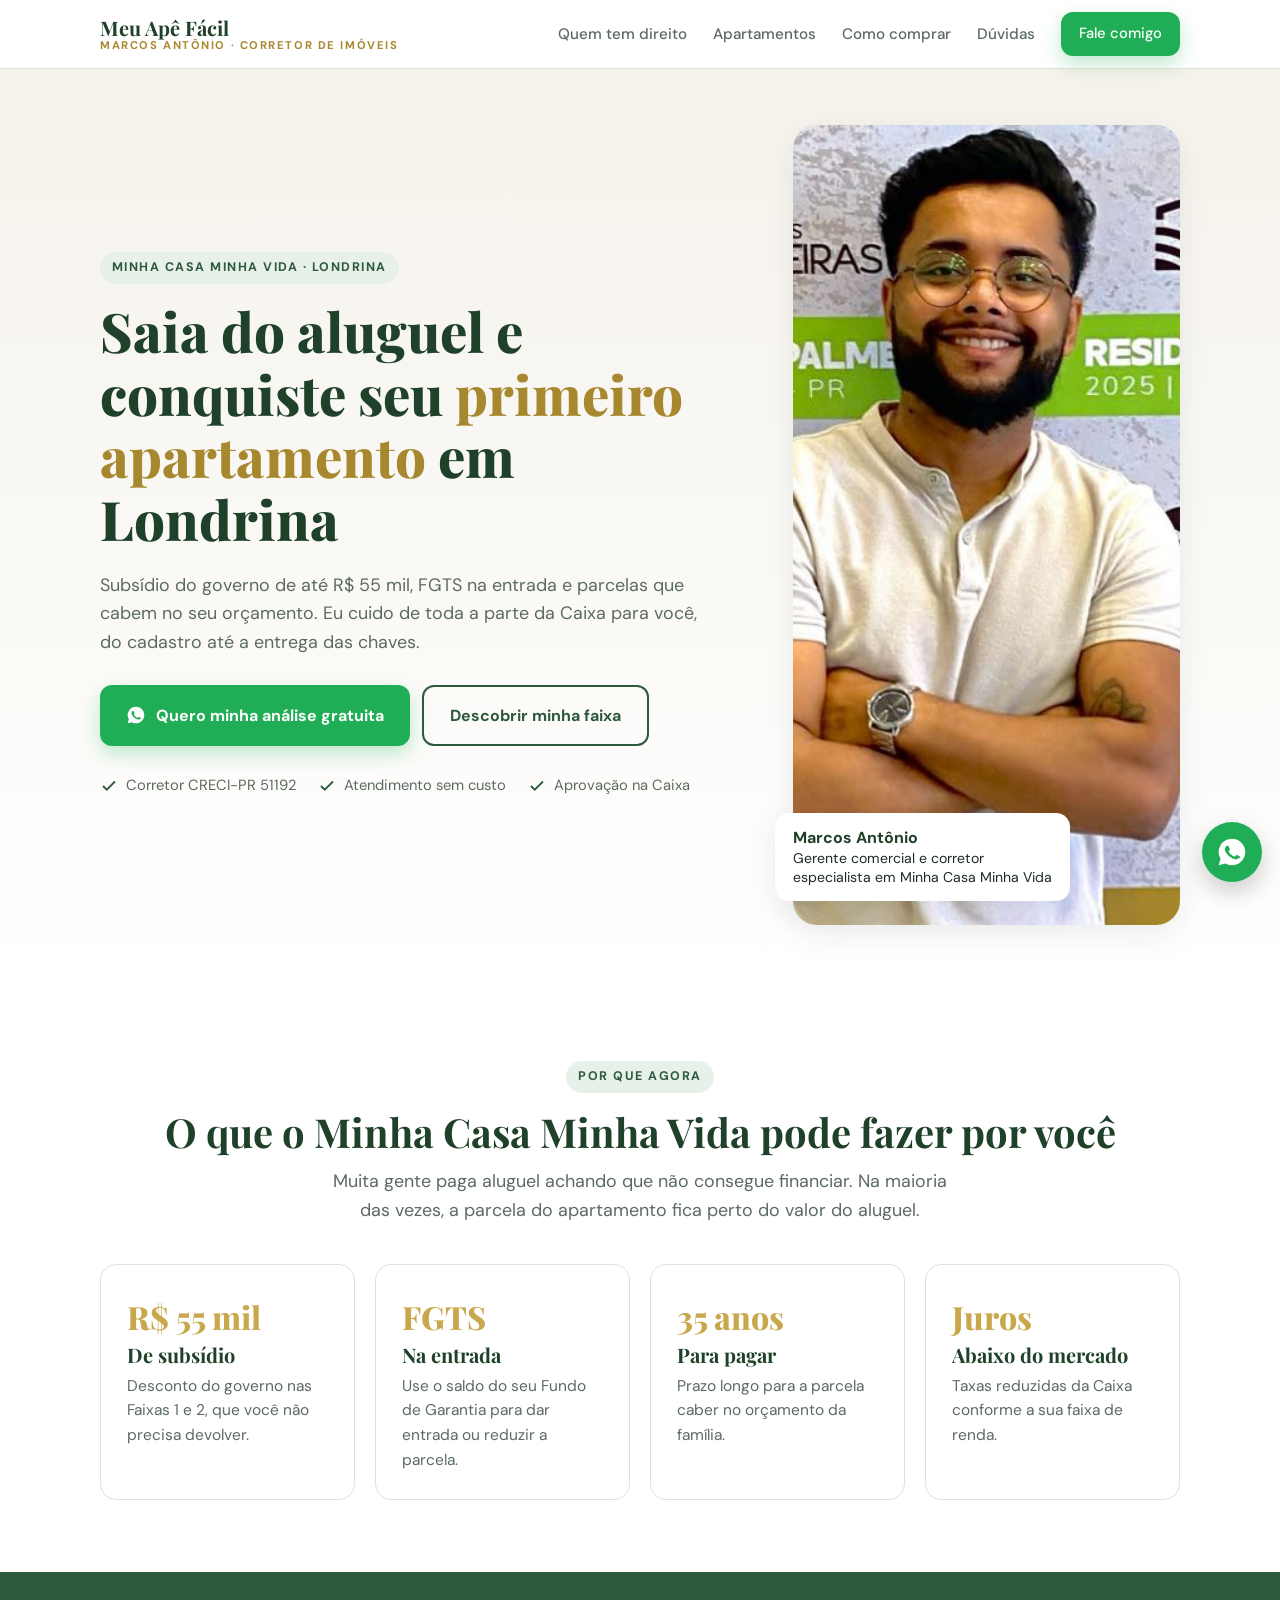
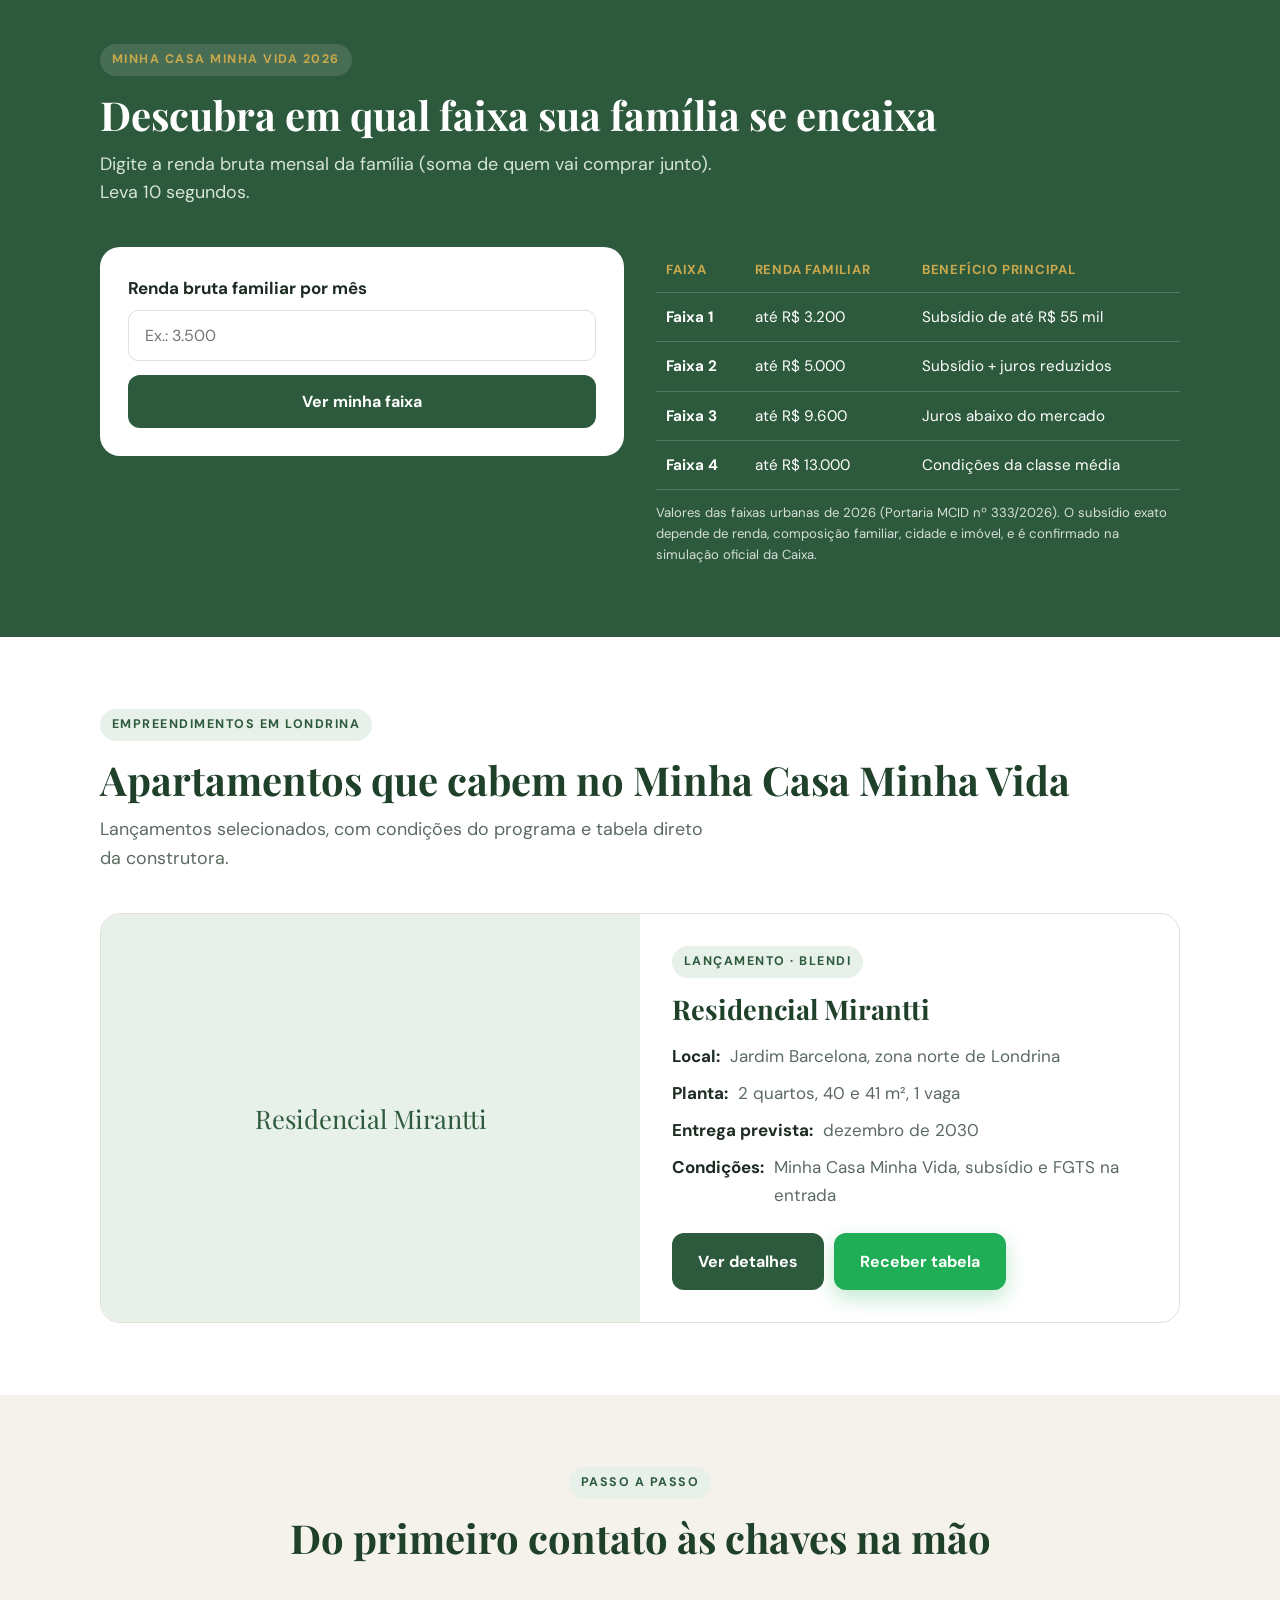
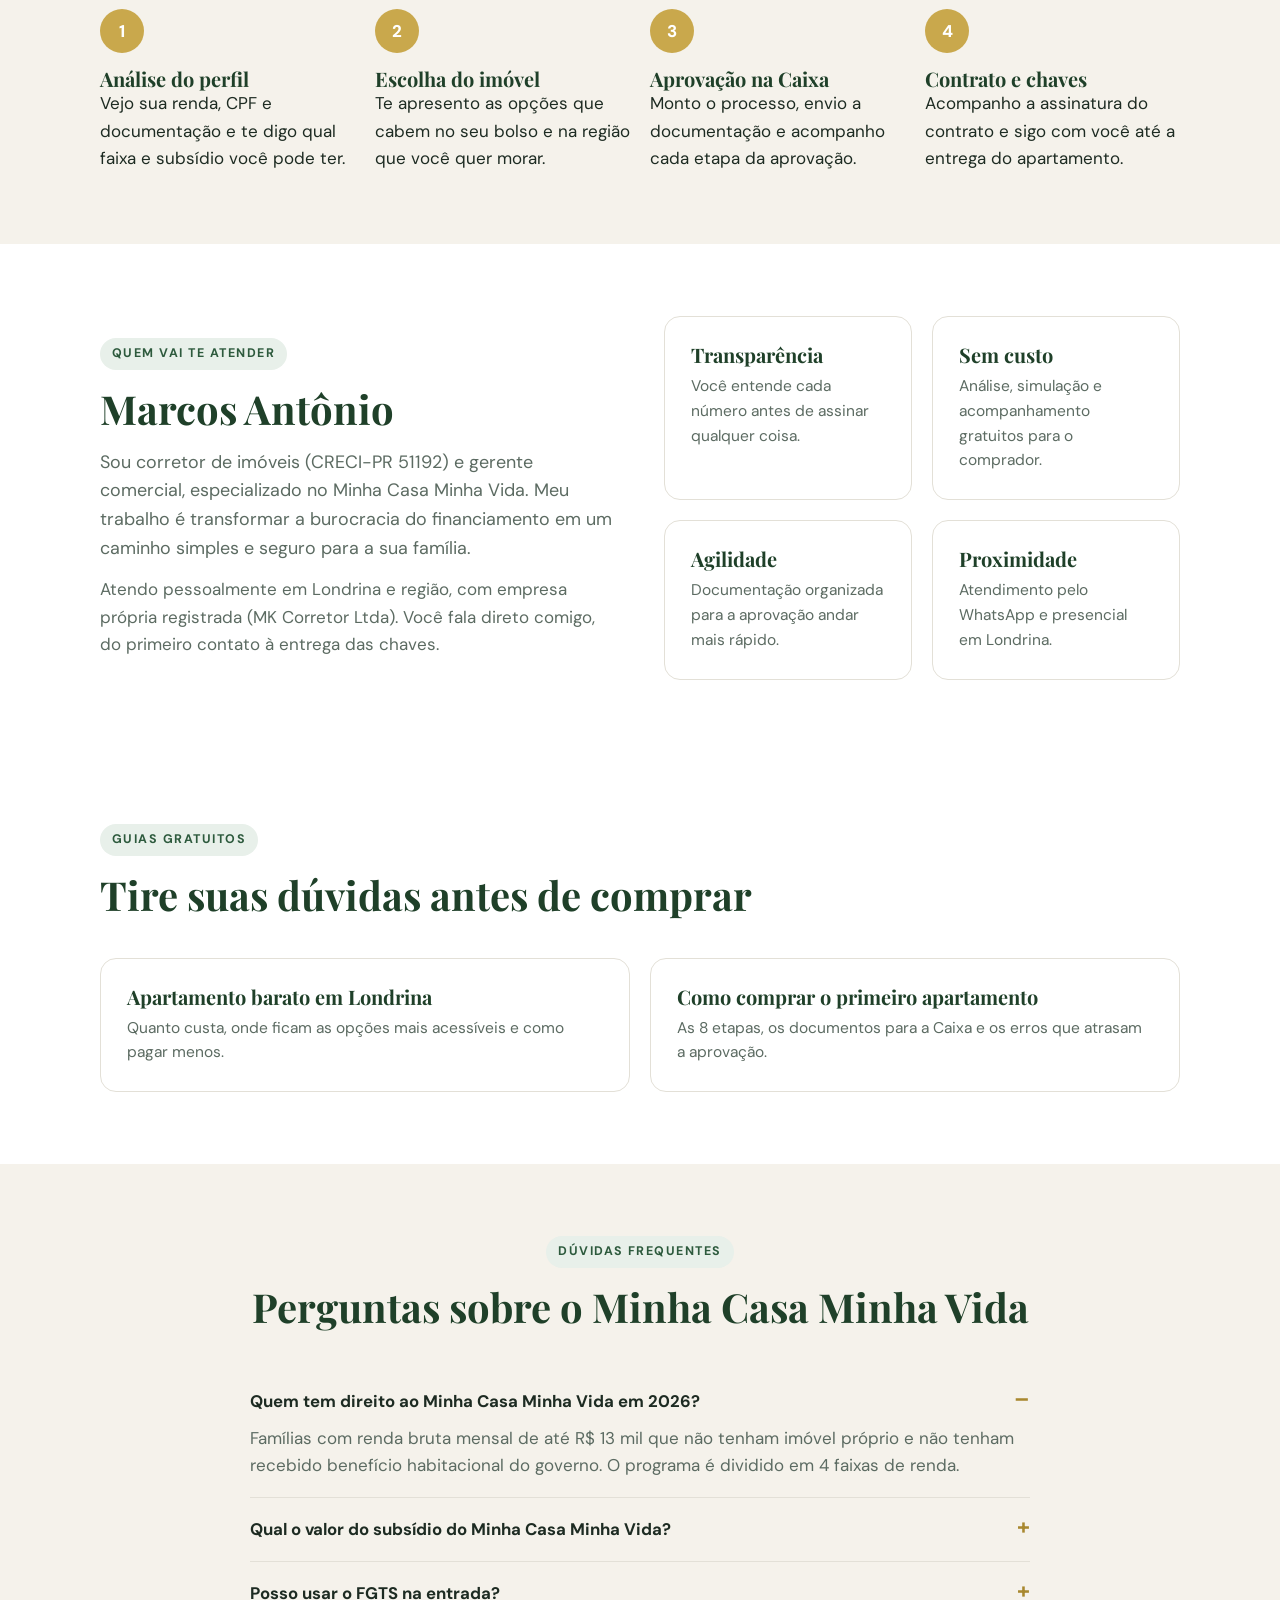
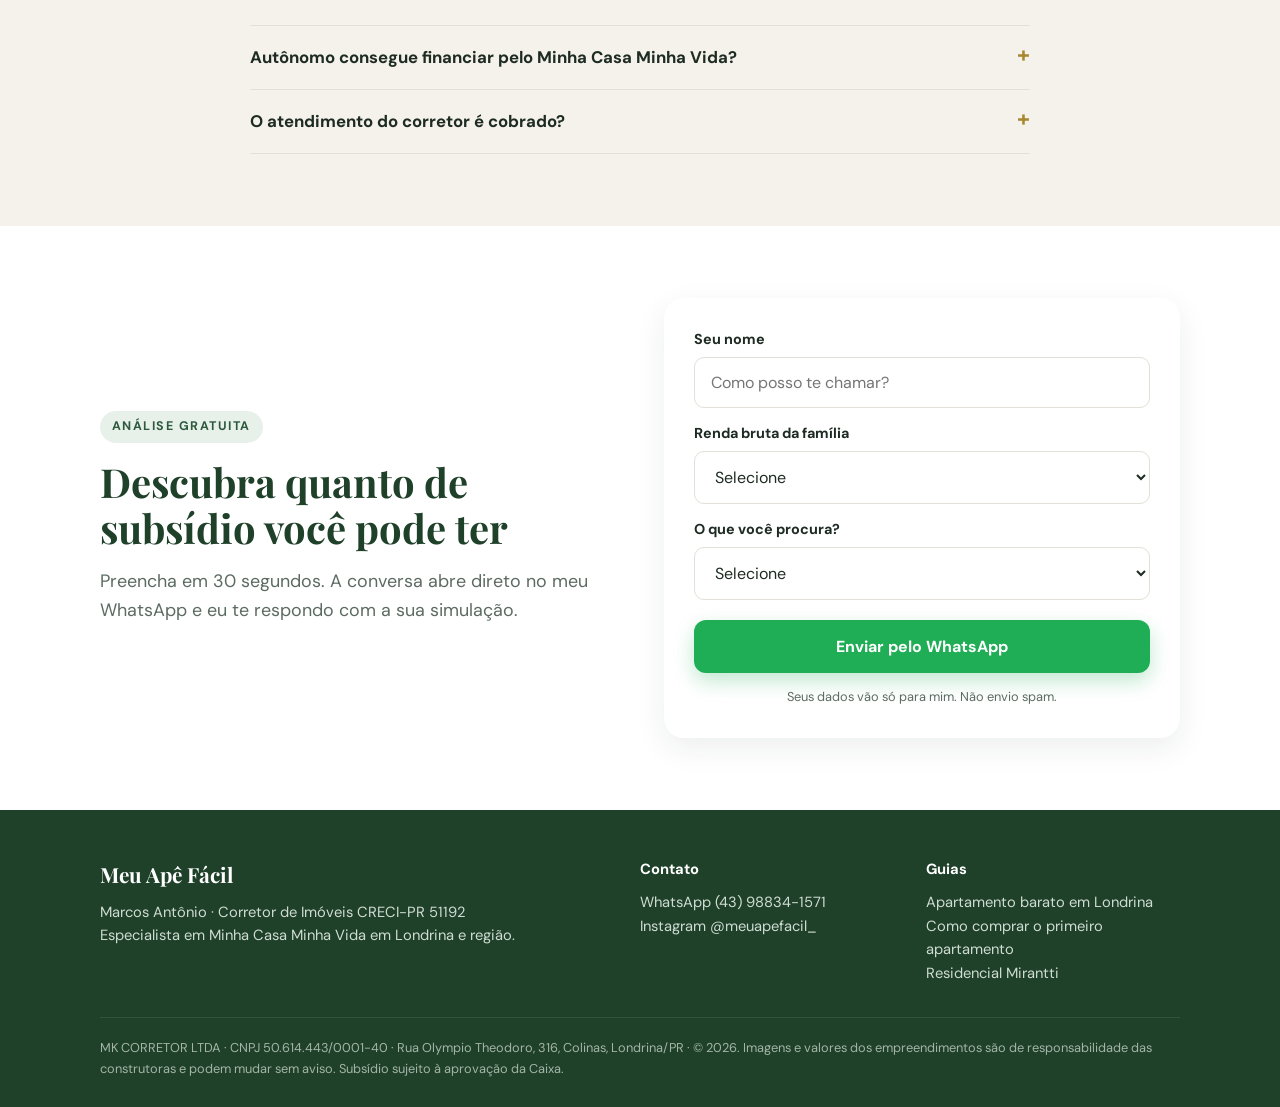
==== index.html @ 97ec6cdf "Site Meu Apê Fácil: home, Residencial Mirantti e guias de busca Co-Authored-By: Claude Opus 5.5 <nor" ====
<!DOCTYPE html>
<html lang="pt-BR">
<head>
<meta charset="utf-8">
<meta name="viewport" content="width=device-width, initial-scale=1">
<title>Minha Casa Minha Vida em Londrina: apartamentos com subsídio e FGTS | Meu Apê Fácil</title>
<meta name="description" content="Apartamentos Minha Casa Minha Vida em Londrina com subsídio de até R$ 55 mil e FGTS na entrada. Descubra sua faixa e faça uma análise gratuita com o corretor Marcos Antônio (CRECI-PR 51192).">
<link rel="canonical" href="https://meuapefacil.imb.br/">
<meta name="robots" content="index, follow">
<meta name="theme-color" content="#2d5a3d">
<meta property="og:type" content="website">
<meta property="og:locale" content="pt_BR">
<meta property="og:site_name" content="Meu Apê Fácil">
<meta property="og:title" content="Minha Casa Minha Vida em Londrina | Meu Apê Fácil">
<meta property="og:description" content="Descubra se você tem direito ao Minha Casa Minha Vida e quanto de subsídio você pode ter. Análise gratuita pelo WhatsApp.">
<meta property="og:url" content="https://meuapefacil.imb.br/">
<meta property="og:image" content="https://meuapefacil.imb.br/assets/og.jpg">
<link rel="icon" href="assets/favicon.svg" type="image/svg+xml">
<link rel="preconnect" href="https://fonts.googleapis.com">
<link rel="preconnect" href="https://fonts.gstatic.com" crossorigin>
<link href="https://fonts.googleapis.com/css2?family=DM+Sans:wght@400;500;700&family=Playfair+Display:wght@700;800&display=swap" rel="stylesheet">
<link rel="stylesheet" href="assets/style.css">
<script type="application/ld+json">
{
  "@context":"https://schema.org",
  "@type":"RealEstateAgent",
  "name":"Meu Apê Fácil – Marcos Antônio, Corretor de Imóveis",
  "legalName":"MK CORRETOR LTDA",
  "taxID":"50.614.443/0001-40",
  "url":"https://meuapefacil.imb.br/",
  "image":"https://meuapefacil.imb.br/Marcos.jpeg",
  "telephone":"+55 43 98834-1571",
  "priceRange":"$$",
  "address":{"@type":"PostalAddress","streetAddress":"Rua Olympio Theodoro, 316","addressLocality":"Londrina","addressRegion":"PR","postalCode":"86056-670","addressCountry":"BR"},
  "areaServed":[{"@type":"City","name":"Londrina"},{"@type":"City","name":"Cambé"},{"@type":"City","name":"Ibiporã"}],
  "sameAs":["https://www.instagram.com/meuapefacil_/"],
  "knowsAbout":["Minha Casa Minha Vida","Financiamento Caixa","Subsídio habitacional","FGTS"]
}
</script>
<script type="application/ld+json">
{
  "@context":"https://schema.org",
  "@type":"FAQPage",
  "mainEntity":[
    {"@type":"Question","name":"Quem tem direito ao Minha Casa Minha Vida em 2026?","acceptedAnswer":{"@type":"Answer","text":"Famílias com renda bruta mensal de até R$ 13 mil que não tenham imóvel próprio e não tenham recebido benefício habitacional do governo. O programa é dividido em 4 faixas de renda."}},
    {"@type":"Question","name":"Qual o valor do subsídio do Minha Casa Minha Vida?","acceptedAnswer":{"@type":"Answer","text":"Nas Faixas 1 e 2 o subsídio pode chegar a R$ 55 mil. O valor exato depende da renda, da composição familiar, da cidade e do valor do imóvel, e é calculado na simulação da Caixa."}},
    {"@type":"Question","name":"Posso usar o FGTS na entrada?","acceptedAnswer":{"@type":"Answer","text":"Sim. Quem tem pelo menos 3 anos de trabalho com carteira assinada (somando todos os empregos) pode usar o saldo do FGTS para dar entrada ou abater o financiamento."}},
    {"@type":"Question","name":"Autônomo consegue financiar pelo Minha Casa Minha Vida?","acceptedAnswer":{"@type":"Answer","text":"Sim. Autônomos e MEIs podem comprovar renda com extratos bancários, declaração de imposto de renda ou declaração do MEI. A análise é feita caso a caso."}},
    {"@type":"Question","name":"O atendimento do corretor é cobrado?","acceptedAnswer":{"@type":"Answer","text":"Não. A análise de perfil, a simulação e o acompanhamento até a entrega das chaves são gratuitos para o comprador."}}
  ]
}
</script>
</head>
<body>

<header class="topo">
  <div class="wrap">
    <a class="marca" href="./"><b>Meu Apê Fácil</b><small>Marcos Antônio · Corretor de Imóveis</small></a>
    <nav class="menu">
      <a href="#faixas">Quem tem direito</a>
      <a href="apartamento-barato-londrina/">Apartamentos</a>
      <a href="como-comprar-primeiro-apartamento/">Como comprar</a>
            <a href="#duvidas">Dúvidas</a>
      <a class="btn btn-wa" data-origem="topo" data-wa="Olá Marcos! Vim pelo site e quero saber se tenho direito ao Minha Casa Minha Vida.">Fale comigo</a>
    </nav>
  </div>
</header>

<main>
<!-- HERO -->
<section class="hero">
  <div class="wrap">
    <div>
      <span class="tag">Minha Casa Minha Vida · Londrina</span>
      <h1>Saia do aluguel e conquiste seu <span class="ouro">primeiro apartamento</span> em Londrina</h1>
      <p class="lead">Subsídio do governo de até R$ 55 mil, FGTS na entrada e parcelas que cabem no seu orçamento. Eu cuido de toda a parte da Caixa para você, do cadastro até a entrega das chaves.</p>
      <div class="acoes">
        <a class="btn btn-wa" data-origem="hero" data-wa="Olá Marcos! Quero uma análise gratuita para saber se tenho direito ao Minha Casa Minha Vida.">
          <svg viewBox="0 0 24 24" fill="currentColor"><path d="M12 2a10 10 0 0 0-8.6 15.1L2 22l5-1.3A10 10 0 1 0 12 2zm5.3 14.2c-.2.6-1.3 1.2-1.8 1.2-.5.1-1 .2-3.3-.7a11.6 11.6 0 0 1-4.5-4c-.3-.5-1-1.5-1-2.8s.7-2 1-2.3c.2-.3.5-.3.7-.3h.5c.2 0 .4 0 .6.5l.8 2c.1.2.1.4 0 .5l-.3.5-.4.4c-.1.2-.3.3-.1.6.2.3.8 1.3 1.7 2.1 1.2 1 2.1 1.4 2.4 1.5.3.2.5.1.6 0l.9-1c.2-.3.4-.2.6-.1l1.9.9c.3.1.5.2.5.3.1.2.1.7-.1 1.3z"/></svg>
          Quero minha análise gratuita
        </a>
        <a class="btn btn-borda" href="#faixas">Descobrir minha faixa</a>
      </div>
      <div class="selos">
        <span><svg viewBox="0 0 24 24" fill="none" stroke="currentColor" stroke-width="2.4"><path d="M20 6 9 17l-5-5"/></svg>Corretor CRECI-PR 51192</span>
        <span><svg viewBox="0 0 24 24" fill="none" stroke="currentColor" stroke-width="2.4"><path d="M20 6 9 17l-5-5"/></svg>Atendimento sem custo</span>
        <span><svg viewBox="0 0 24 24" fill="none" stroke="currentColor" stroke-width="2.4"><path d="M20 6 9 17l-5-5"/></svg>Aprovação na Caixa</span>
      </div>
    </div>
    <div class="foto-hero">
      <img src="Marcos.jpeg" alt="Marcos Antônio, corretor de imóveis especialista em Minha Casa Minha Vida em Londrina" width="640" height="800" fetchpriority="high">
      <div class="cartao"><b>Marcos Antônio</b>Gerente comercial e corretor<br>especialista em Minha Casa Minha Vida</div>
    </div>
  </div>
</section>

<!-- BENEFÍCIOS -->
<section>
  <div class="wrap">
    <div class="cabeca center">
      <span class="tag">Por que agora</span>
      <h2>O que o Minha Casa Minha Vida pode fazer por você</h2>
      <p class="lead">Muita gente paga aluguel achando que não consegue financiar. Na maioria das vezes, a parcela do apartamento fica perto do valor do aluguel.</p>
    </div>
    <div class="grid g4">
      <div class="card"><div class="num">R$ 55 mil</div><h3>De subsídio</h3><p>Desconto do governo nas Faixas 1 e 2, que você não precisa devolver.</p></div>
      <div class="card"><div class="num">FGTS</div><h3>Na entrada</h3><p>Use o saldo do seu Fundo de Garantia para dar entrada ou reduzir a parcela.</p></div>
      <div class="card"><div class="num">35 anos</div><h3>Para pagar</h3><p>Prazo longo para a parcela caber no orçamento da família.</p></div>
      <div class="card"><div class="num">Juros</div><h3>Abaixo do mercado</h3><p>Taxas reduzidas da Caixa conforme a sua faixa de renda.</p></div>
    </div>
  </div>
</section>

<!-- FAIXAS + SIMULADOR -->
<section class="bloco-verde" id="faixas">
  <div class="wrap">
    <div class="cabeca">
      <span class="tag">Minha Casa Minha Vida 2026</span>
      <h2>Descubra em qual faixa sua família se encaixa</h2>
      <p class="lead">Digite a renda bruta mensal da família (soma de quem vai comprar junto). Leva 10 segundos.</p>
    </div>
    <div class="sim">
      <div class="sim-box">
        <form id="sim-form">
          <label for="renda">Renda bruta familiar por mês</label>
          <input id="renda" inputmode="decimal" placeholder="Ex.: 3.500" autocomplete="off">
          <button class="btn btn-verde" style="width:100%;margin-top:14px" type="submit">Ver minha faixa</button>
        </form>
        <div class="resultado" id="sim-res" aria-live="polite"></div>
      </div>
      <div>
        <table class="tabela">
          <thead><tr><th>Faixa</th><th>Renda familiar</th><th>Benefício principal</th></tr></thead>
          <tbody>
            <tr><td><b>Faixa 1</b></td><td>até R$ 3.200</td><td>Subsídio de até R$ 55 mil</td></tr>
            <tr><td><b>Faixa 2</b></td><td>até R$ 5.000</td><td>Subsídio + juros reduzidos</td></tr>
            <tr><td><b>Faixa 3</b></td><td>até R$ 9.600</td><td>Juros abaixo do mercado</td></tr>
            <tr><td><b>Faixa 4</b></td><td>até R$ 13.000</td><td>Condições da classe média</td></tr>
          </tbody>
        </table>
        <p class="nota">Valores das faixas urbanas de 2026 (Portaria MCID nº 333/2026). O subsídio exato depende de renda, composição familiar, cidade e imóvel, e é confirmado na simulação oficial da Caixa.</p>
      </div>
    </div>
  </div>
</section>

<!-- EMPREENDIMENTOS -->
<section id="empreendimentos">
  <div class="wrap">
    <div class="cabeca">
      <span class="tag">Empreendimentos em Londrina</span>
      <h2>Apartamentos que cabem no Minha Casa Minha Vida</h2>
      <p class="lead">Lançamentos selecionados, com condições do programa e tabela direto da construtora.</p>
    </div>
    <article class="emp">
      <div class="capa"><img src="assets/mirantti-capa.jpg" alt="Fachada do Residencial Mirantti, Jardim Barcelona, Londrina" loading="lazy" onerror="this.replaceWith(document.createTextNode('Residencial Mirantti'))"></div>
      <div class="info">
        <span class="tag">Lançamento · Blendi</span>
        <h3 style="font-size:1.7rem">Residencial Mirantti</h3>
        <ul>
          <li><b>Local:</b> Jardim Barcelona, zona norte de Londrina</li>
          <li><b>Planta:</b> 2 quartos, 40 e 41 m², 1 vaga</li>
          <li><b>Entrega prevista:</b> dezembro de 2030</li>
          <li><b>Condições:</b> Minha Casa Minha Vida, subsídio e FGTS na entrada</li>
        </ul>
        <div class="acoes" style="display:flex;gap:10px;flex-wrap:wrap">
          <a class="btn btn-verde" href="residencial-mirantti/">Ver detalhes</a>
          <a class="btn btn-wa" data-origem="card_mirantti" data-wa="Olá Marcos! Quero a tabela de valores e a simulação do Residencial Mirantti.">Receber tabela</a>
        </div>
      </div>
    </article>
  </div>
</section>

<!-- COMO FUNCIONA -->
<section id="como-funciona" style="background:var(--creme)">
  <div class="wrap">
    <div class="cabeca center">
      <span class="tag">Passo a passo</span>
      <h2>Do primeiro contato às chaves na mão</h2>
    </div>
    <div class="grid g4">
      <div class="passo"><div class="n">1</div><h3>Análise do perfil</h3><p>Vejo sua renda, CPF e documentação e te digo qual faixa e subsídio você pode ter.</p></div>
      <div class="passo"><div class="n">2</div><h3>Escolha do imóvel</h3><p>Te apresento as opções que cabem no seu bolso e na região que você quer morar.</p></div>
      <div class="passo"><div class="n">3</div><h3>Aprovação na Caixa</h3><p>Monto o processo, envio a documentação e acompanho cada etapa da aprovação.</p></div>
      <div class="passo"><div class="n">4</div><h3>Contrato e chaves</h3><p>Acompanho a assinatura do contrato e sigo com você até a entrega do apartamento.</p></div>
    </div>
  </div>
</section>

<!-- SOBRE -->
<section>
  <div class="wrap grid g2" style="align-items:center;gap:48px">
    <div>
      <span class="tag">Quem vai te atender</span>
      <h2>Marcos Antônio</h2>
      <p class="lead" style="margin-top:16px">Sou corretor de imóveis (CRECI-PR 51192) e gerente comercial, especializado no Minha Casa Minha Vida. Meu trabalho é transformar a burocracia do financiamento em um caminho simples e seguro para a sua família.</p>
      <p style="margin-top:14px;color:var(--cinza)">Atendo pessoalmente em Londrina e região, com empresa própria registrada (MK Corretor Ltda). Você fala direto comigo, do primeiro contato à entrega das chaves.</p>
    </div>
    <div class="grid g2">
      <div class="card"><h3>Transparência</h3><p>Você entende cada número antes de assinar qualquer coisa.</p></div>
      <div class="card"><h3>Sem custo</h3><p>Análise, simulação e acompanhamento gratuitos para o comprador.</p></div>
      <div class="card"><h3>Agilidade</h3><p>Documentação organizada para a aprovação andar mais rápido.</p></div>
      <div class="card"><h3>Proximidade</h3><p>Atendimento pelo WhatsApp e presencial em Londrina.</p></div>
    </div>
  </div>
</section>

<!-- GUIAS -->
<section id="guias">
  <div class="wrap">
    <div class="cabeca"><span class="tag">Guias gratuitos</span><h2>Tire suas dúvidas antes de comprar</h2></div>
    <div class="grid g2">
      <a class="card" href="apartamento-barato-londrina/" style="text-decoration:none"><h3>Apartamento barato em Londrina</h3><p>Quanto custa, onde ficam as opções mais acessíveis e como pagar menos.</p></a>
      <a class="card" href="como-comprar-primeiro-apartamento/" style="text-decoration:none"><h3>Como comprar o primeiro apartamento</h3><p>As 8 etapas, os documentos para a Caixa e os erros que atrasam a aprovação.</p></a>
    </div>
  </div>
</section>

<!-- FAQ -->
<section id="duvidas" style="background:var(--creme)">
  <div class="wrap" style="max-width:820px">
    <div class="cabeca center">
      <span class="tag">Dúvidas frequentes</span>
      <h2>Perguntas sobre o Minha Casa Minha Vida</h2>
    </div>
    <div class="faq">
      <details open><summary>Quem tem direito ao Minha Casa Minha Vida em 2026?</summary><p>Famílias com renda bruta mensal de até R$ 13 mil que não tenham imóvel próprio e não tenham recebido benefício habitacional do governo. O programa é dividido em 4 faixas de renda.</p></details>
      <details><summary>Qual o valor do subsídio do Minha Casa Minha Vida?</summary><p>Nas Faixas 1 e 2 o subsídio pode chegar a R$ 55 mil. O valor exato depende da renda, da composição familiar, da cidade e do valor do imóvel, e é calculado na simulação da Caixa.</p></details>
      <details><summary>Posso usar o FGTS na entrada?</summary><p>Sim. Quem tem pelo menos 3 anos de trabalho com carteira assinada (somando todos os empregos) pode usar o saldo do FGTS para dar entrada ou abater o financiamento.</p></details>
      <details><summary>Autônomo consegue financiar pelo Minha Casa Minha Vida?</summary><p>Sim. Autônomos e MEIs podem comprovar renda com extratos bancários, declaração de imposto de renda ou declaração do MEI. A análise é feita caso a caso.</p></details>
      <details><summary>O atendimento do corretor é cobrado?</summary><p>Não. A análise de perfil, a simulação e o acompanhamento até a entrega das chaves são gratuitos para o comprador.</p></details>
    </div>
  </div>
</section>

<!-- CONTATO -->
<section class="contato" id="contato" style="background:#fff">
  <div class="wrap">
    <div>
      <span class="tag">Análise gratuita</span>
      <h2>Descubra quanto de subsídio você pode ter</h2>
      <p class="lead" style="margin-top:16px">Preencha em 30 segundos. A conversa abre direto no meu WhatsApp e eu te respondo com a sua simulação.</p>
    </div>
    <form class="form" id="form-lead">
      <label>Seu nome<input name="nome" required autocomplete="name" placeholder="Como posso te chamar?"></label>
      <label>Renda bruta da família
        <select name="renda" required>
          <option value="">Selecione</option>
          <option>Até R$ 3.200</option>
          <option>De R$ 3.200 a R$ 5.000</option>
          <option>De R$ 5.000 a R$ 9.600</option>
          <option>De R$ 9.600 a R$ 13.000</option>
          <option>Não sei informar</option>
        </select>
      </label>
      <label>O que você procura?
        <select name="interesse" required>
          <option value="">Selecione</option>
          <option>Sair do aluguel</option>
          <option>Comprar meu primeiro imóvel</option>
          <option>Saber se tenho direito ao Minha Casa Minha Vida</option>
          <option>Residencial Mirantti</option>
          <option>Já tentei e não consegui aprovar</option>
        </select>
      </label>
      <button class="btn btn-wa" type="submit">Enviar pelo WhatsApp</button>
      <small>Seus dados vão só para mim. Não envio spam.</small>
    </form>
  </div>
</section>
</main>

<footer>
  <div class="wrap">
    <div>
      <b style="font-family:'Playfair Display',serif;font-size:1.3rem">Meu Apê Fácil</b>
      <p style="margin-top:10px">Marcos Antônio · Corretor de Imóveis CRECI-PR 51192<br>Especialista em Minha Casa Minha Vida em Londrina e região.</p>
    </div>
    <div>
      <b>Contato</b>
      <p style="margin-top:10px"><a data-origem="rodape" data-wa="Olá Marcos! Vim pelo site.">WhatsApp (43) 98834-1571</a><br><a href="https://www.instagram.com/meuapefacil_/" target="_blank" rel="noopener">Instagram @meuapefacil_</a></p>
    </div>
    <div>
      <b>Guias</b>
      <p style="margin-top:10px"><a href="apartamento-barato-londrina/">Apartamento barato em Londrina</a><br><a href="como-comprar-primeiro-apartamento/">Como comprar o primeiro apartamento</a><br><a href="residencial-mirantti/">Residencial Mirantti</a></p>
    </div>
    <p class="legal">MK CORRETOR LTDA · CNPJ 50.614.443/0001-40 · Rua Olympio Theodoro, 316, Colinas, Londrina/PR · © <span id="ano">2026</span>. Imagens e valores dos empreendimentos são de responsabilidade das construtoras e podem mudar sem aviso. Subsídio sujeito à aprovação da Caixa.</p>
  </div>
</footer>

<a class="wa-flut" aria-label="Falar no WhatsApp" data-origem="flutuante" data-wa="Olá Marcos! Vim pelo site e quero saber mais sobre o Minha Casa Minha Vida.">
  <svg viewBox="0 0 24 24" fill="currentColor"><path d="M12 2a10 10 0 0 0-8.6 15.1L2 22l5-1.3A10 10 0 1 0 12 2zm5.3 14.2c-.2.6-1.3 1.2-1.8 1.2-.5.1-1 .2-3.3-.7a11.6 11.6 0 0 1-4.5-4c-.3-.5-1-1.5-1-2.8s.7-2 1-2.3c.2-.3.5-.3.7-.3h.5c.2 0 .4 0 .6.5l.8 2c.1.2.1.4 0 .5l-.3.5-.4.4c-.1.2-.3.3-.1.6.2.3.8 1.3 1.7 2.1 1.2 1 2.1 1.4 2.4 1.5.3.2.5.1.6 0l.9-1c.2-.3.4-.2.6-.1l1.9.9c.3.1.5.2.5.3.1.2.1.7-.1 1.3z"/></svg>
</a>

<script src="assets/app.js" defer></script>
</body>
</html>
---- assets/style.css ----
/* Meu Apê Fácil — identidade: verde #2d5a3d, dourado #c9a84c, off-white #f5f2eb */
:root{
  --verde:#2d5a3d; --verde-esc:#1f4029; --verde-claro:#e8f0ea;
  --ouro:#c9a84c; --ouro-esc:#a8882f; --creme:#f5f2eb;
  --texto:#1d2b22; --cinza:#5c6b62; --linha:#e3e0d7; --branco:#ffffff;
  --wa:#1fae55;
  --raio:16px; --sombra:0 10px 30px rgba(29,43,34,.08);
  --max:1120px;
}
*{box-sizing:border-box;margin:0;padding:0}
html{scroll-behavior:smooth}
body{font-family:'DM Sans',system-ui,-apple-system,Segoe UI,Roboto,sans-serif;color:var(--texto);background:var(--branco);line-height:1.6;font-size:17px;-webkit-font-smoothing:antialiased}
img{max-width:100%;display:block}
a{color:inherit}
h1,h2,h3{font-family:'Playfair Display',Georgia,serif;line-height:1.15;color:var(--verde-esc)}
h1{font-size:clamp(2.1rem,5vw,3.4rem);font-weight:800}
h2{font-size:clamp(1.7rem,3.6vw,2.5rem);font-weight:700}
h3{font-size:1.25rem;font-weight:700}
.wrap{max-width:var(--max);margin:0 auto;padding:0 20px}
section{padding:72px 0}
.tag{display:inline-block;font-size:.78rem;letter-spacing:.12em;text-transform:uppercase;font-weight:700;color:var(--verde);background:var(--verde-claro);padding:6px 12px;border-radius:99px;margin-bottom:16px}
.lead{font-size:1.12rem;color:var(--cinza);max-width:620px}
.center{text-align:center}.center .lead{margin:0 auto}
.ouro{color:var(--ouro-esc)}

/* Botões */
.btn{display:inline-flex;align-items:center;justify-content:center;gap:10px;font-weight:700;font-size:1rem;padding:16px 26px;border-radius:12px;text-decoration:none;border:0;cursor:pointer;transition:transform .15s,box-shadow .15s,background .15s;font-family:inherit}
.btn:hover{transform:translateY(-2px)}
.btn-wa{background:var(--wa);color:#fff;box-shadow:0 8px 20px rgba(31,174,85,.28)}
.btn-wa:hover{background:#199849}
.btn-verde{background:var(--verde);color:#fff}
.btn-verde:hover{background:var(--verde-esc)}
.btn-borda{background:transparent;border:2px solid var(--verde);color:var(--verde)}
.btn svg{width:20px;height:20px;flex:none}

/* Topo */
.topo{position:sticky;top:0;z-index:50;background:rgba(255,255,255,.94);backdrop-filter:blur(10px);border-bottom:1px solid var(--linha)}
.topo .wrap{display:flex;align-items:center;justify-content:space-between;height:68px}
.marca{text-decoration:none;line-height:1.1}
.marca b{font-family:'Playfair Display',serif;font-size:1.25rem;color:var(--verde-esc)}
.marca small{display:block;font-size:.7rem;letter-spacing:.14em;text-transform:uppercase;color:var(--ouro-esc);font-weight:700}
.menu{display:flex;gap:26px;align-items:center}
.menu a{text-decoration:none;font-weight:500;font-size:.95rem;color:var(--cinza)}
.menu a:hover{color:var(--verde)}
.menu .btn{padding:10px 18px;font-size:.92rem;color:#fff}
@media(max-width:820px){.menu a:not(.btn){display:none}}

/* Hero */
.hero{background:linear-gradient(180deg,var(--creme) 0%,#fff 100%);padding:56px 0 64px}
.hero .wrap{display:grid;grid-template-columns:1.15fr .85fr;gap:48px;align-items:center}
.hero p.lead{margin:20px 0 28px}
.hero .acoes{display:flex;gap:12px;flex-wrap:wrap}
.selos{display:flex;gap:22px;flex-wrap:wrap;margin-top:28px;font-size:.92rem;color:var(--cinza)}
.selos span{display:flex;align-items:center;gap:8px}
.selos svg{width:18px;height:18px;color:var(--verde)}
.foto-hero{position:relative}
.foto-hero img{border-radius:24px;box-shadow:var(--sombra);aspect-ratio:4/5;object-fit:cover;width:100%}
.foto-hero .cartao{position:absolute;left:-18px;bottom:24px;background:#fff;border-radius:14px;padding:14px 18px;box-shadow:var(--sombra);font-size:.88rem;line-height:1.35}
.foto-hero .cartao b{display:block;color:var(--verde-esc);font-size:1rem}
@media(max-width:820px){.hero .wrap{grid-template-columns:1fr}.foto-hero{max-width:360px;margin:0 auto}.foto-hero .cartao{left:12px}}

/* Cards / grids */
.grid{display:grid;gap:20px}
.g3{grid-template-columns:repeat(3,1fr)}.g4{grid-template-columns:repeat(4,1fr)}.g2{grid-template-columns:repeat(2,1fr)}
@media(max-width:900px){.g3,.g4{grid-template-columns:1fr 1fr}}
@media(max-width:600px){.g2,.g3,.g4{grid-template-columns:1fr}}
.card{background:#fff;border:1px solid var(--linha);border-radius:var(--raio);padding:26px}
.card h3{margin-bottom:8px}
.card p{color:var(--cinza);font-size:.97rem}
.num{font-family:'Playfair Display',serif;font-size:2rem;font-weight:800;color:var(--ouro)}
.cabeca{margin-bottom:40px}

/* Faixas / simulador */
.bloco-verde{background:var(--verde);color:#fff}
.bloco-verde h2{color:#fff}.bloco-verde .lead{color:#d6e4da}
.bloco-verde .tag{background:rgba(255,255,255,.12);color:var(--ouro)}
.sim{display:grid;grid-template-columns:1fr 1fr;gap:32px;align-items:start}
@media(max-width:820px){.sim{grid-template-columns:1fr}}
.sim-box{background:#fff;color:var(--texto);border-radius:20px;padding:28px}
.sim-box label{font-weight:700;display:block;margin-bottom:8px}
.sim-box input,.form input,.form select{width:100%;padding:14px 16px;border:1.5px solid var(--linha);border-radius:10px;font-size:1rem;font-family:inherit;background:#fff;color:var(--texto)}
.sim-box input:focus,.form input:focus,.form select:focus{outline:none;border-color:var(--verde)}
.resultado{margin-top:18px;padding:18px;border-radius:12px;background:var(--verde-claro);display:none}
.resultado.on{display:block}
.resultado b{color:var(--verde-esc)}
.tabela{width:100%;border-collapse:collapse;font-size:.95rem}
.tabela th,.tabela td{text-align:left;padding:12px 10px;border-bottom:1px solid rgba(255,255,255,.18)}
.tabela th{color:var(--ouro);font-weight:700;font-size:.82rem;text-transform:uppercase;letter-spacing:.06em}
.nota{font-size:.82rem;opacity:.8;margin-top:12px}

/* Empreendimento card */
.emp{border-radius:20px;overflow:hidden;border:1px solid var(--linha);background:#fff;display:grid;grid-template-columns:1fr 1fr}
.emp .capa{background:var(--verde-claro);min-height:300px;display:flex;align-items:center;justify-content:center;color:var(--verde);font-family:'Playfair Display',serif;font-size:1.6rem;padding:24px;text-align:center}
.emp .capa img{width:100%;height:100%;object-fit:cover}
.emp .info{padding:32px}
.emp ul{list-style:none;margin:18px 0 24px;display:grid;gap:10px}
.emp li{display:flex;gap:10px;color:var(--cinza)}
.emp li b{color:var(--texto)}
@media(max-width:820px){.emp{grid-template-columns:1fr}}

/* Passos */
.passo{position:relative;padding-top:8px}
.passo .n{width:44px;height:44px;border-radius:50%;background:var(--ouro);color:#fff;font-weight:800;display:flex;align-items:center;justify-content:center;margin-bottom:14px}

/* FAQ */
.faq details{border-bottom:1px solid var(--linha);padding:18px 0}
.faq summary{font-weight:700;cursor:pointer;list-style:none;display:flex;justify-content:space-between;gap:16px;font-size:1.05rem}
.faq summary::after{content:'+';color:var(--ouro-esc);font-size:1.4rem;line-height:1}
.faq details[open] summary::after{content:'–'}
.faq details p{color:var(--cinza);margin-top:10px}

/* Formulário */
.contato{background:var(--creme)}
.contato .wrap{display:grid;grid-template-columns:1fr 1fr;gap:48px;align-items:center}
@media(max-width:820px){.contato .wrap{grid-template-columns:1fr}}
.form{background:#fff;border-radius:20px;padding:30px;box-shadow:var(--sombra);display:grid;gap:14px}
.form label{font-weight:700;font-size:.9rem;display:grid;gap:6px}
.form .btn{width:100%;margin-top:6px}
.form small{color:var(--cinza);font-size:.8rem;text-align:center}

/* Rodapé */
footer{background:var(--verde-esc);color:#cfdcd3;padding:48px 0 28px;font-size:.92rem}
footer .wrap{display:grid;grid-template-columns:2fr 1fr 1fr;gap:32px}
footer b{color:#fff}
footer a{text-decoration:none}
footer a:hover{color:var(--ouro)}
footer .legal{grid-column:1/-1;border-top:1px solid rgba(255,255,255,.12);padding-top:20px;font-size:.8rem;opacity:.75}
@media(max-width:700px){footer .wrap{grid-template-columns:1fr}}

/* WhatsApp flutuante */
.wa-flut{position:fixed;right:18px;bottom:18px;z-index:60;width:60px;height:60px;border-radius:50%;background:var(--wa);display:flex;align-items:center;justify-content:center;box-shadow:0 10px 24px rgba(0,0,0,.2)}
.wa-flut svg{width:32px;height:32px;color:#fff}

/* Página de empreendimento */
.migalha{font-size:.85rem;color:var(--cinza);padding:18px 0 0}
.migalha a{text-decoration:none;color:var(--verde)}
.ficha{display:grid;grid-template-columns:repeat(4,1fr);gap:14px;margin:28px 0}
.ficha div{background:var(--creme);border-radius:12px;padding:16px}
.ficha small{display:block;color:var(--cinza);font-size:.78rem;text-transform:uppercase;letter-spacing:.08em}
.ficha b{font-size:1.1rem;color:var(--verde-esc)}
@media(max-width:700px){.ficha{grid-template-columns:1fr 1fr}}
.galeria{display:grid;grid-template-columns:2fr 1fr 1fr;grid-auto-rows:180px;gap:12px}
.galeria .ph{background:var(--verde-claro);border-radius:14px;display:flex;align-items:center;justify-content:center;color:var(--verde);font-size:.9rem;text-align:center;padding:12px}
.galeria .ph:first-child{grid-row:span 2}
.galeria img{width:100%;height:100%;object-fit:cover;border-radius:14px}
@media(max-width:700px){.galeria{grid-template-columns:1fr 1fr}.galeria .ph:first-child{grid-column:span 2}}

/* ajustes */
.cabeca .lead{margin-top:12px}
.hero .wrap{grid-template-columns:1.25fr .75fr}
.foto-hero{max-width:420px;justify-self:end}
.hero .acoes .btn{flex:0 0 auto}
@media(max-width:820px){.hero .wrap{grid-template-columns:1fr}.foto-hero{max-width:280px;justify-self:center}.hero .acoes .btn{width:100%}}
.migalha{padding:18px 20px 0}
@media(max-width:600px){.marca small{display:none}.topo .wrap{height:60px}}
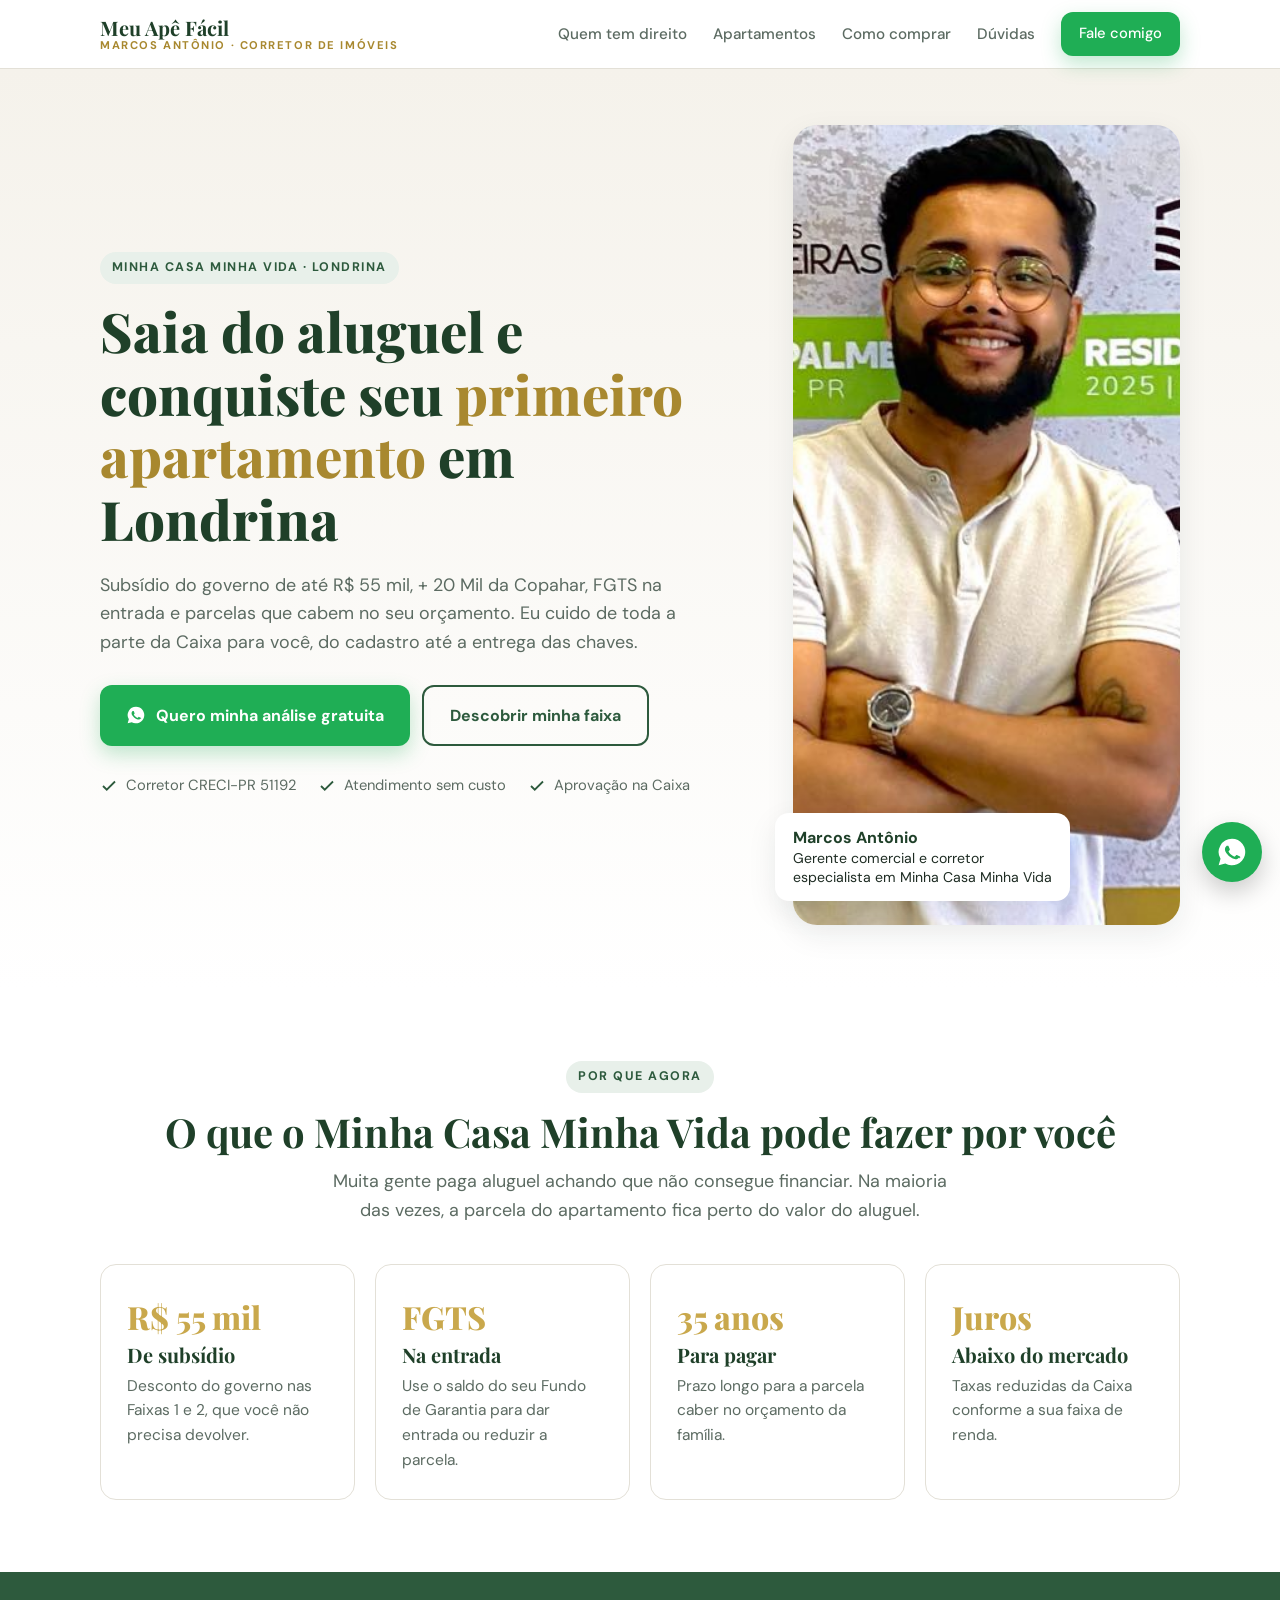
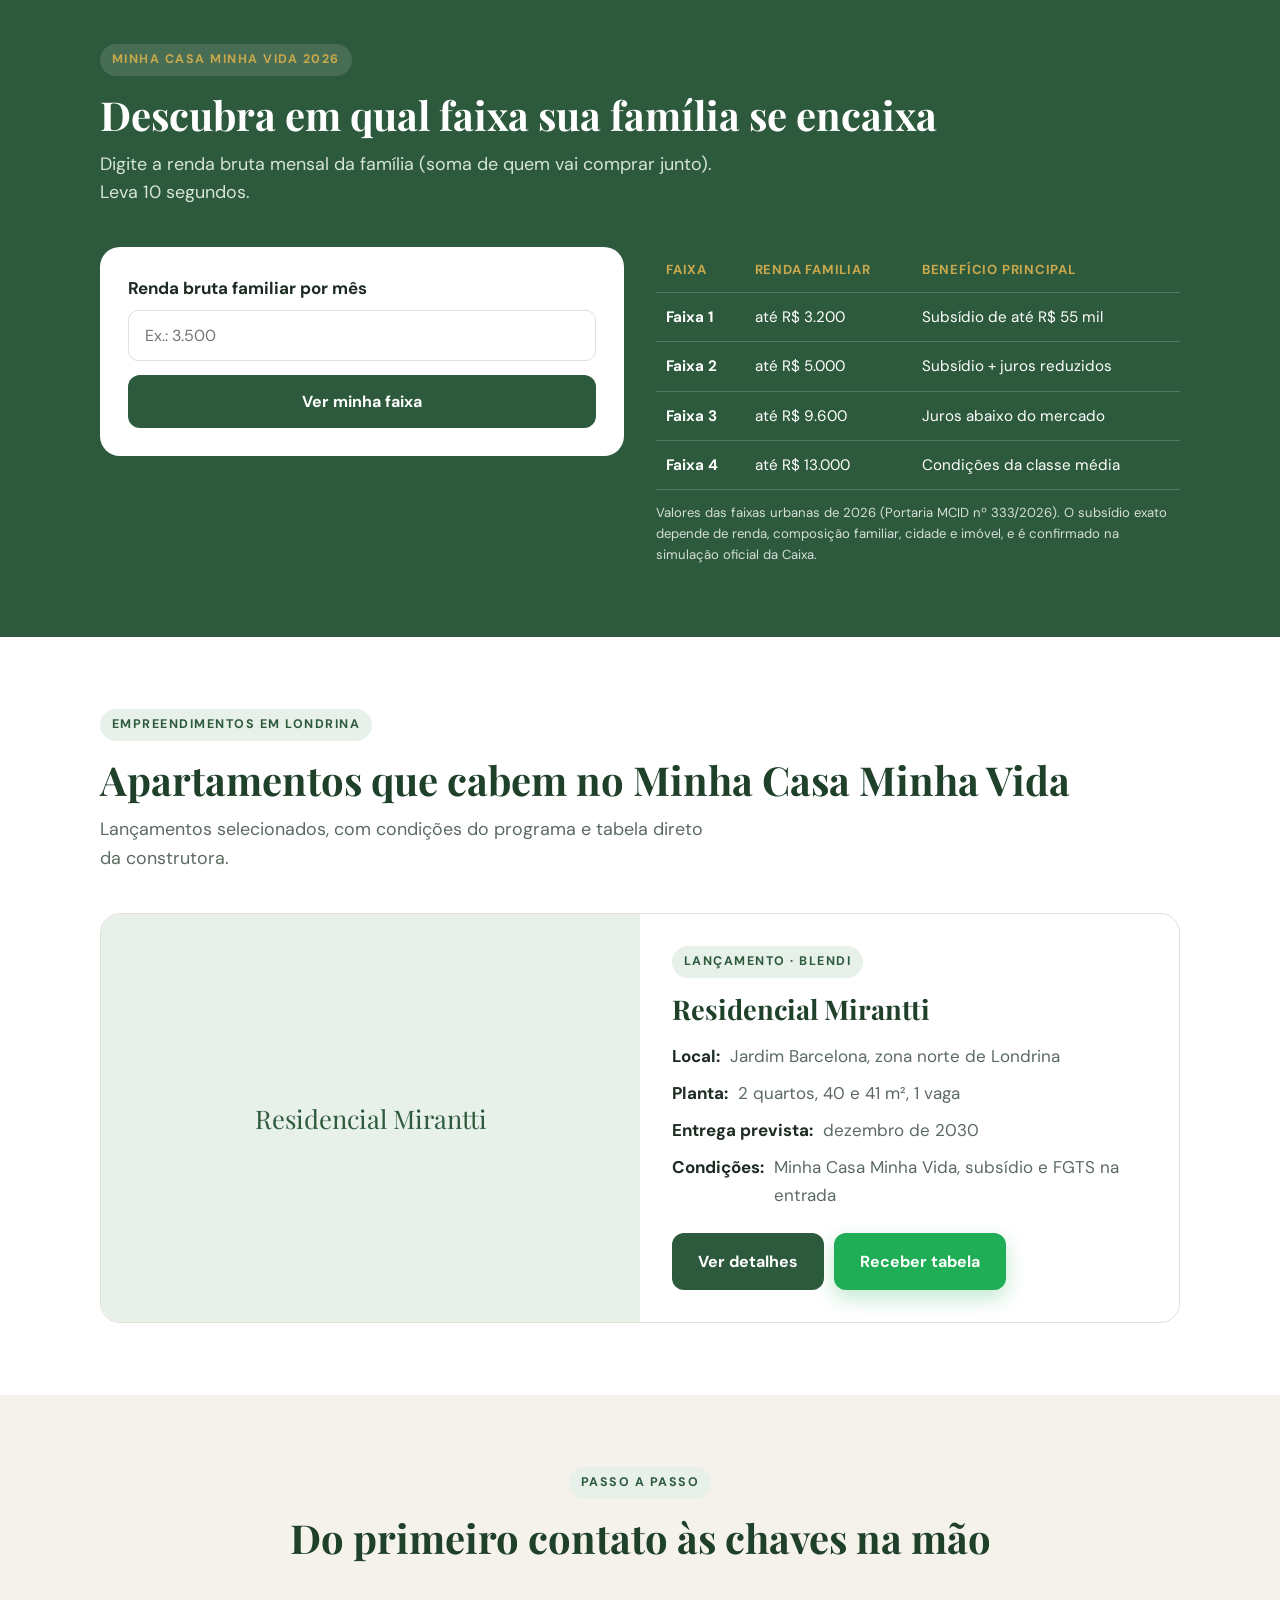
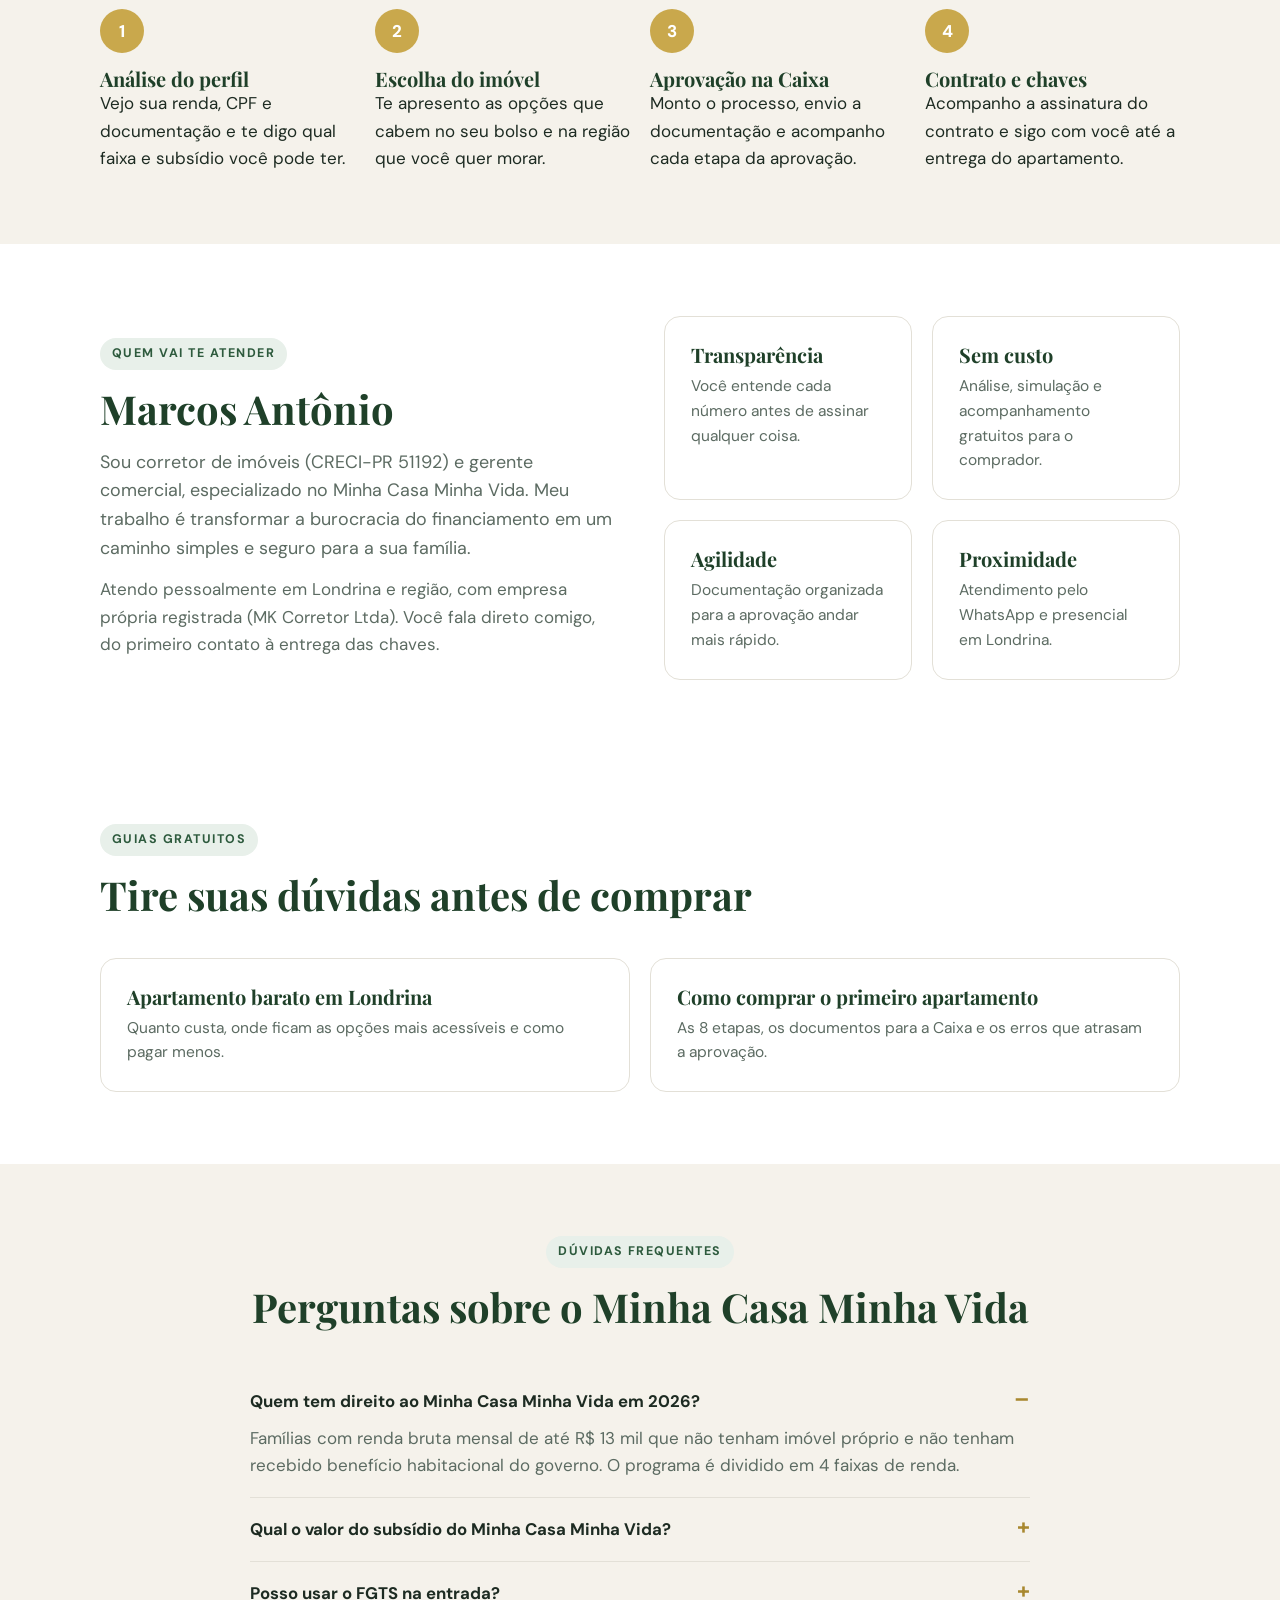
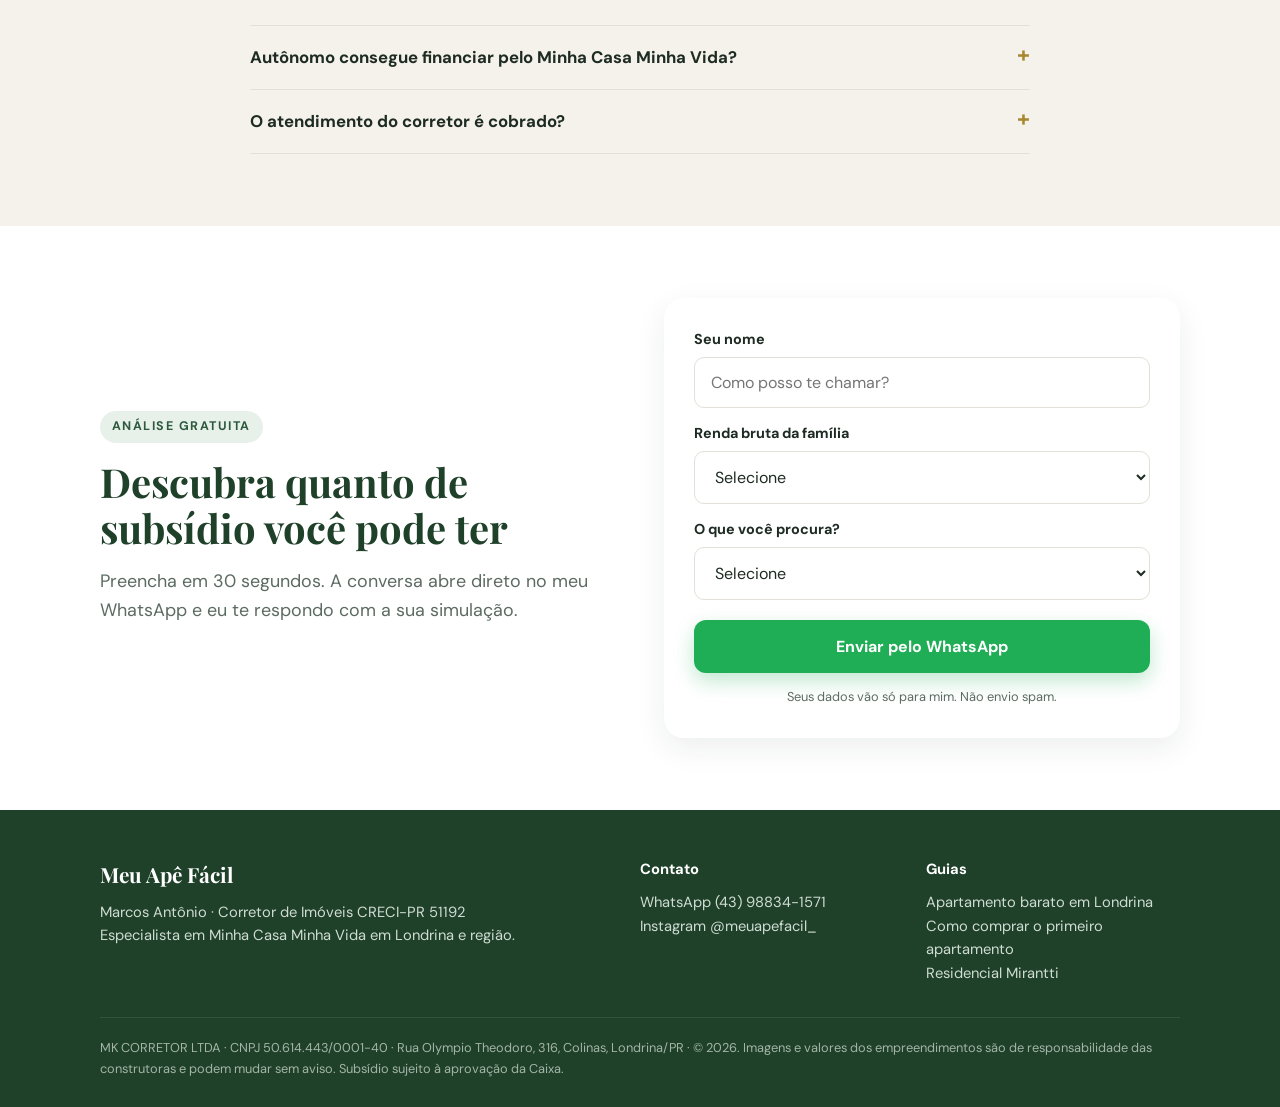
==== commit 696ba491: "Update index.html" ====
--- a/index.html
+++ b/index.html
@@ -73,7 +73,7 @@
     <div>
       <span class="tag">Minha Casa Minha Vida · Londrina</span>
       <h1>Saia do aluguel e conquiste seu <span class="ouro">primeiro apartamento</span> em Londrina</h1>
-      <p class="lead">Subsídio do governo de até R$ 55 mil, FGTS na entrada e parcelas que cabem no seu orçamento. Eu cuido de toda a parte da Caixa para você, do cadastro até a entrega das chaves.</p>
+      <p class="lead">Subsídio do governo de até R$ 55 mil, + 20 Mil da Copahar, FGTS na entrada e parcelas que cabem no seu orçamento. Eu cuido de toda a parte da Caixa para você, do cadastro até a entrega das chaves.</p>
       <div class="acoes">
         <a class="btn btn-wa" data-origem="hero" data-wa="Olá Marcos! Quero uma análise gratuita para saber se tenho direito ao Minha Casa Minha Vida.">
           <svg viewBox="0 0 24 24" fill="currentColor"><path d="M12 2a10 10 0 0 0-8.6 15.1L2 22l5-1.3A10 10 0 1 0 12 2zm5.3 14.2c-.2.6-1.3 1.2-1.8 1.2-.5.1-1 .2-3.3-.7a11.6 11.6 0 0 1-4.5-4c-.3-.5-1-1.5-1-2.8s.7-2 1-2.3c.2-.3.5-.3.7-.3h.5c.2 0 .4 0 .6.5l.8 2c.1.2.1.4 0 .5l-.3.5-.4.4c-.1.2-.3.3-.1.6.2.3.8 1.3 1.7 2.1 1.2 1 2.1 1.4 2.4 1.5.3.2.5.1.6 0l.9-1c.2-.3.4-.2.6-.1l1.9.9c.3.1.5.2.5.3.1.2.1.7-.1 1.3z"/></svg>
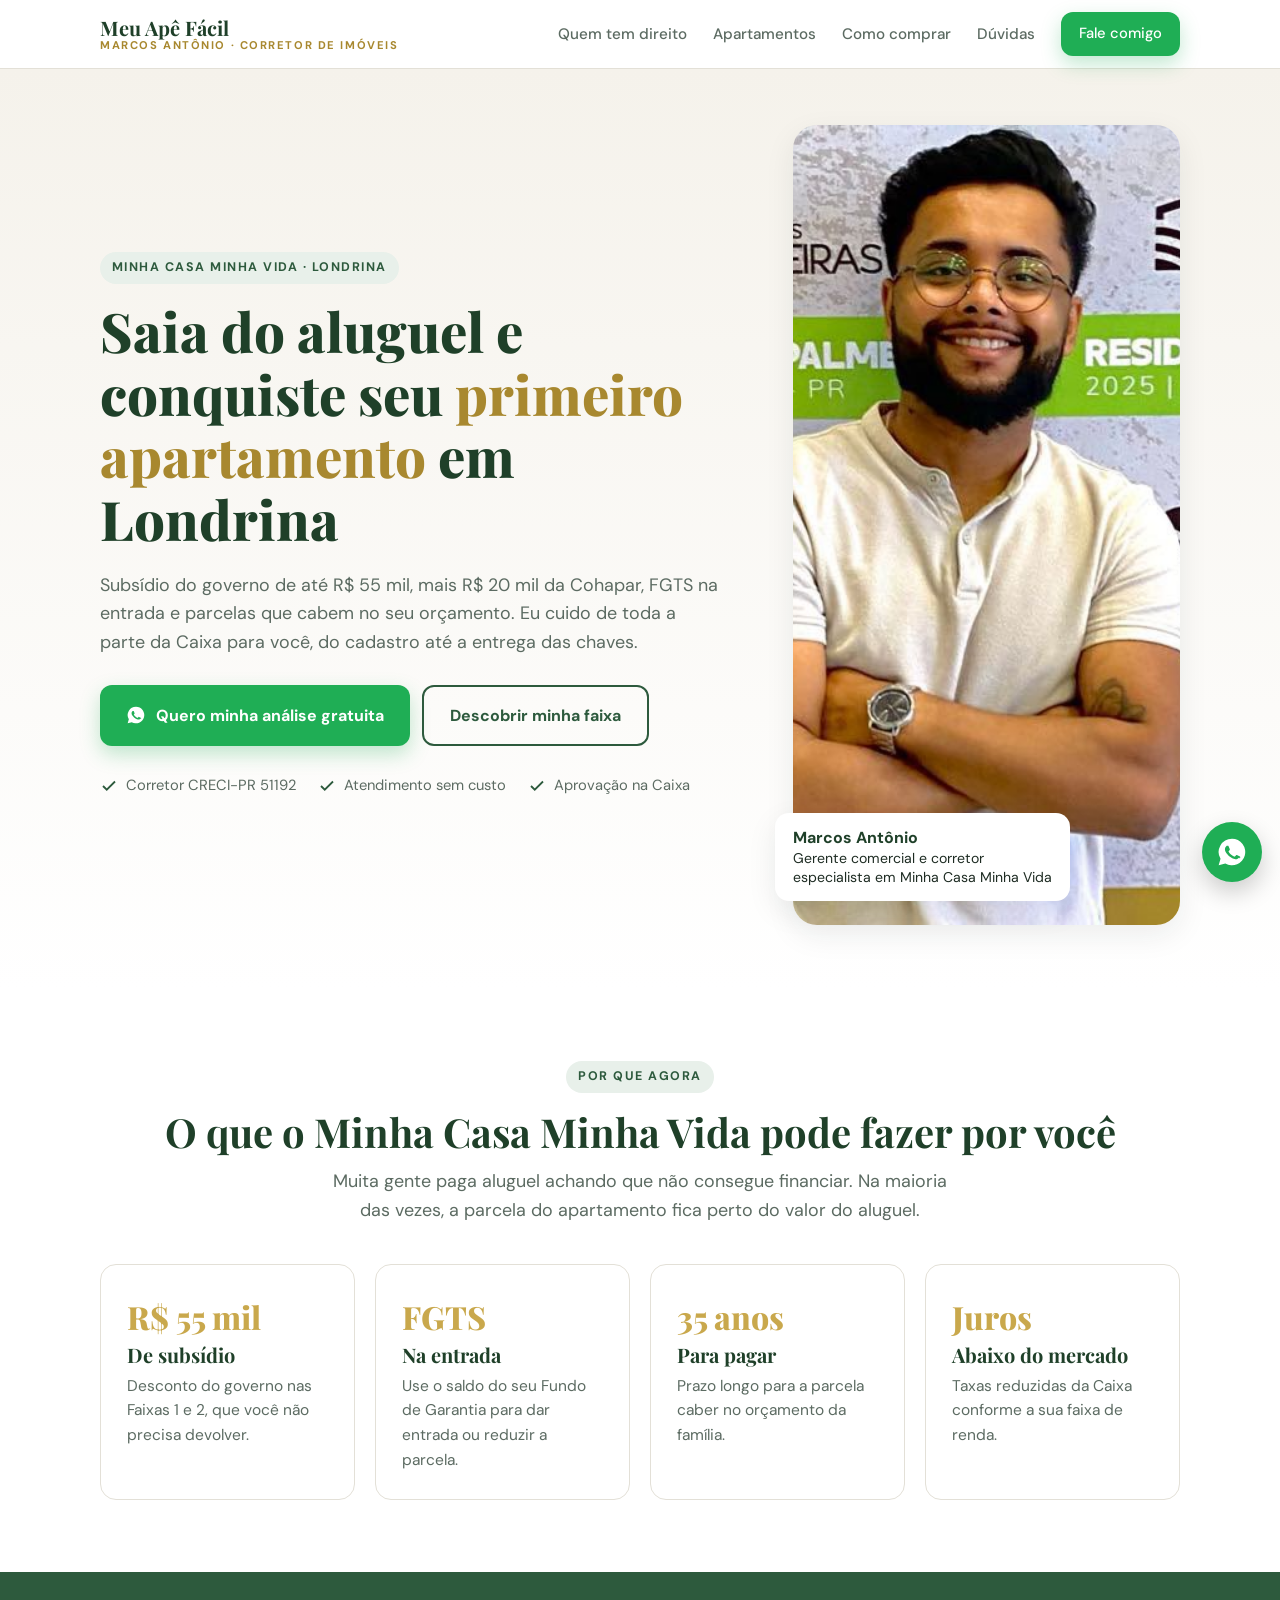
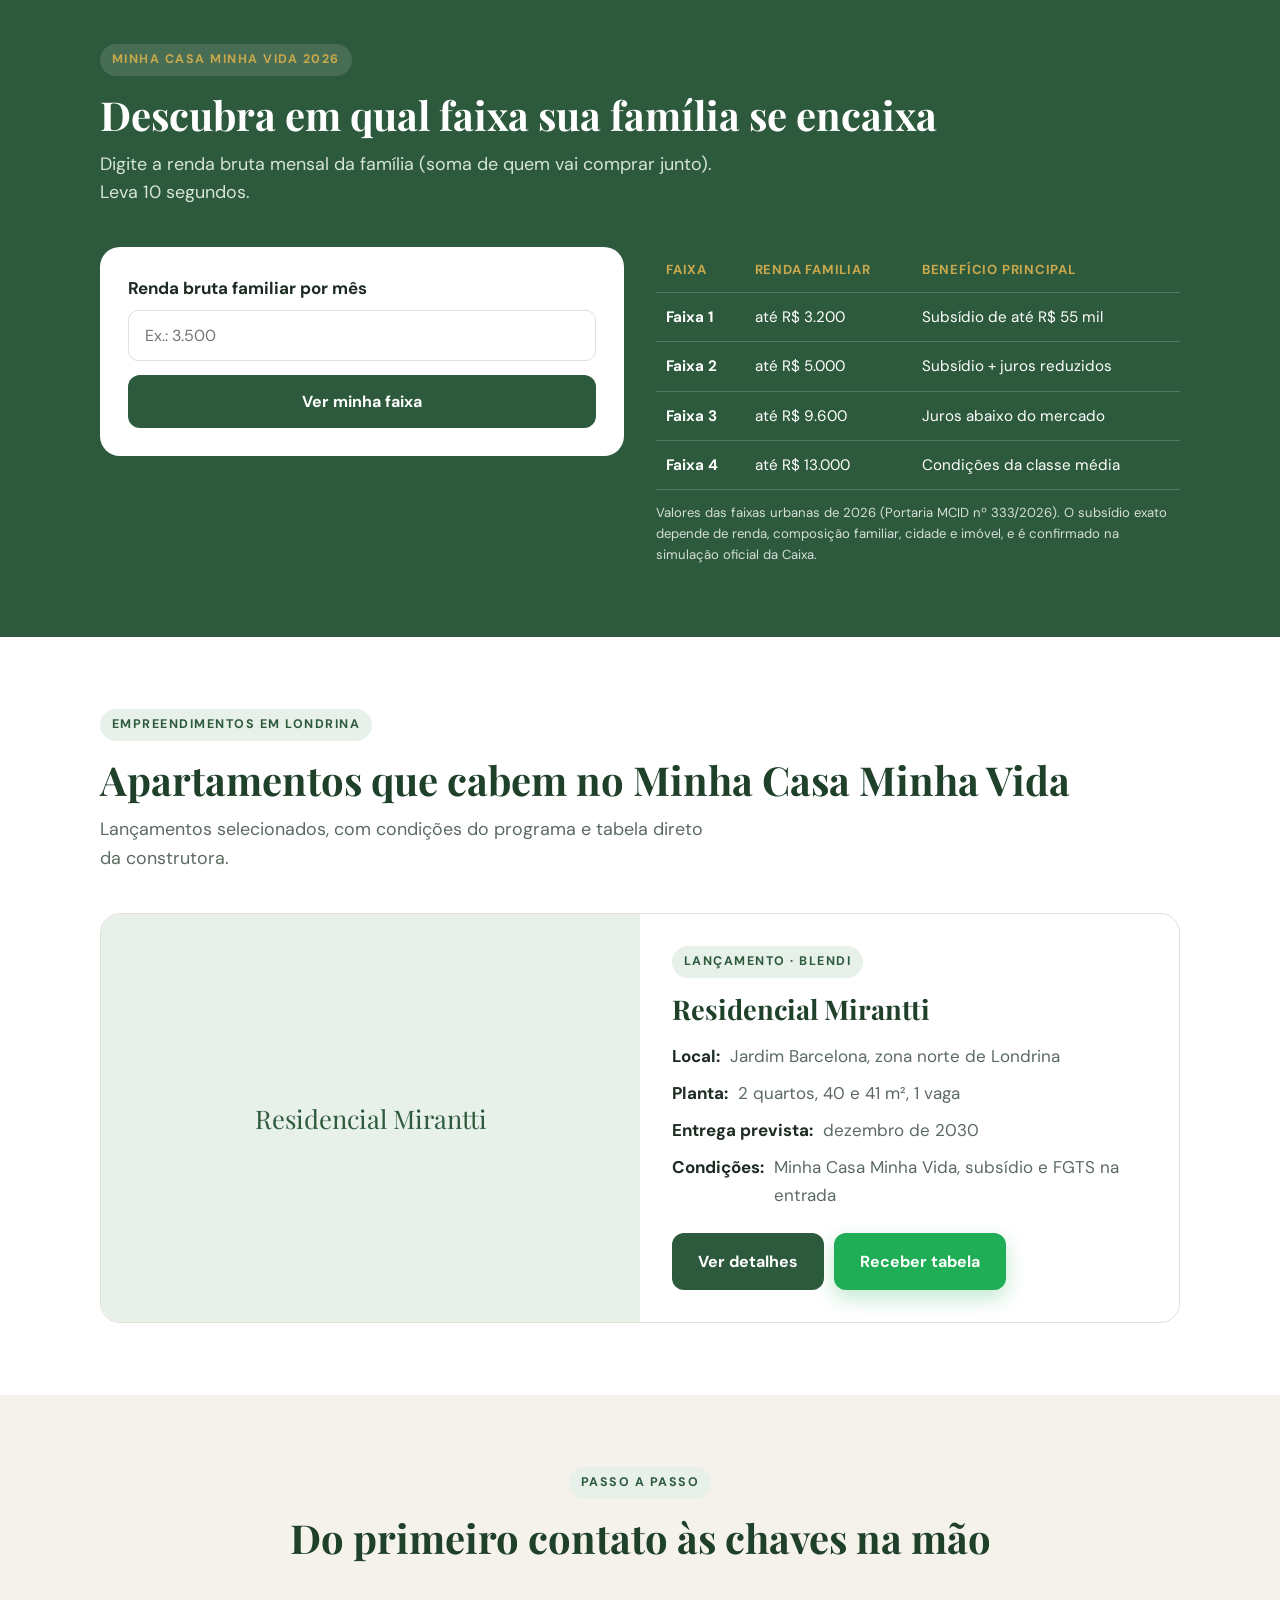
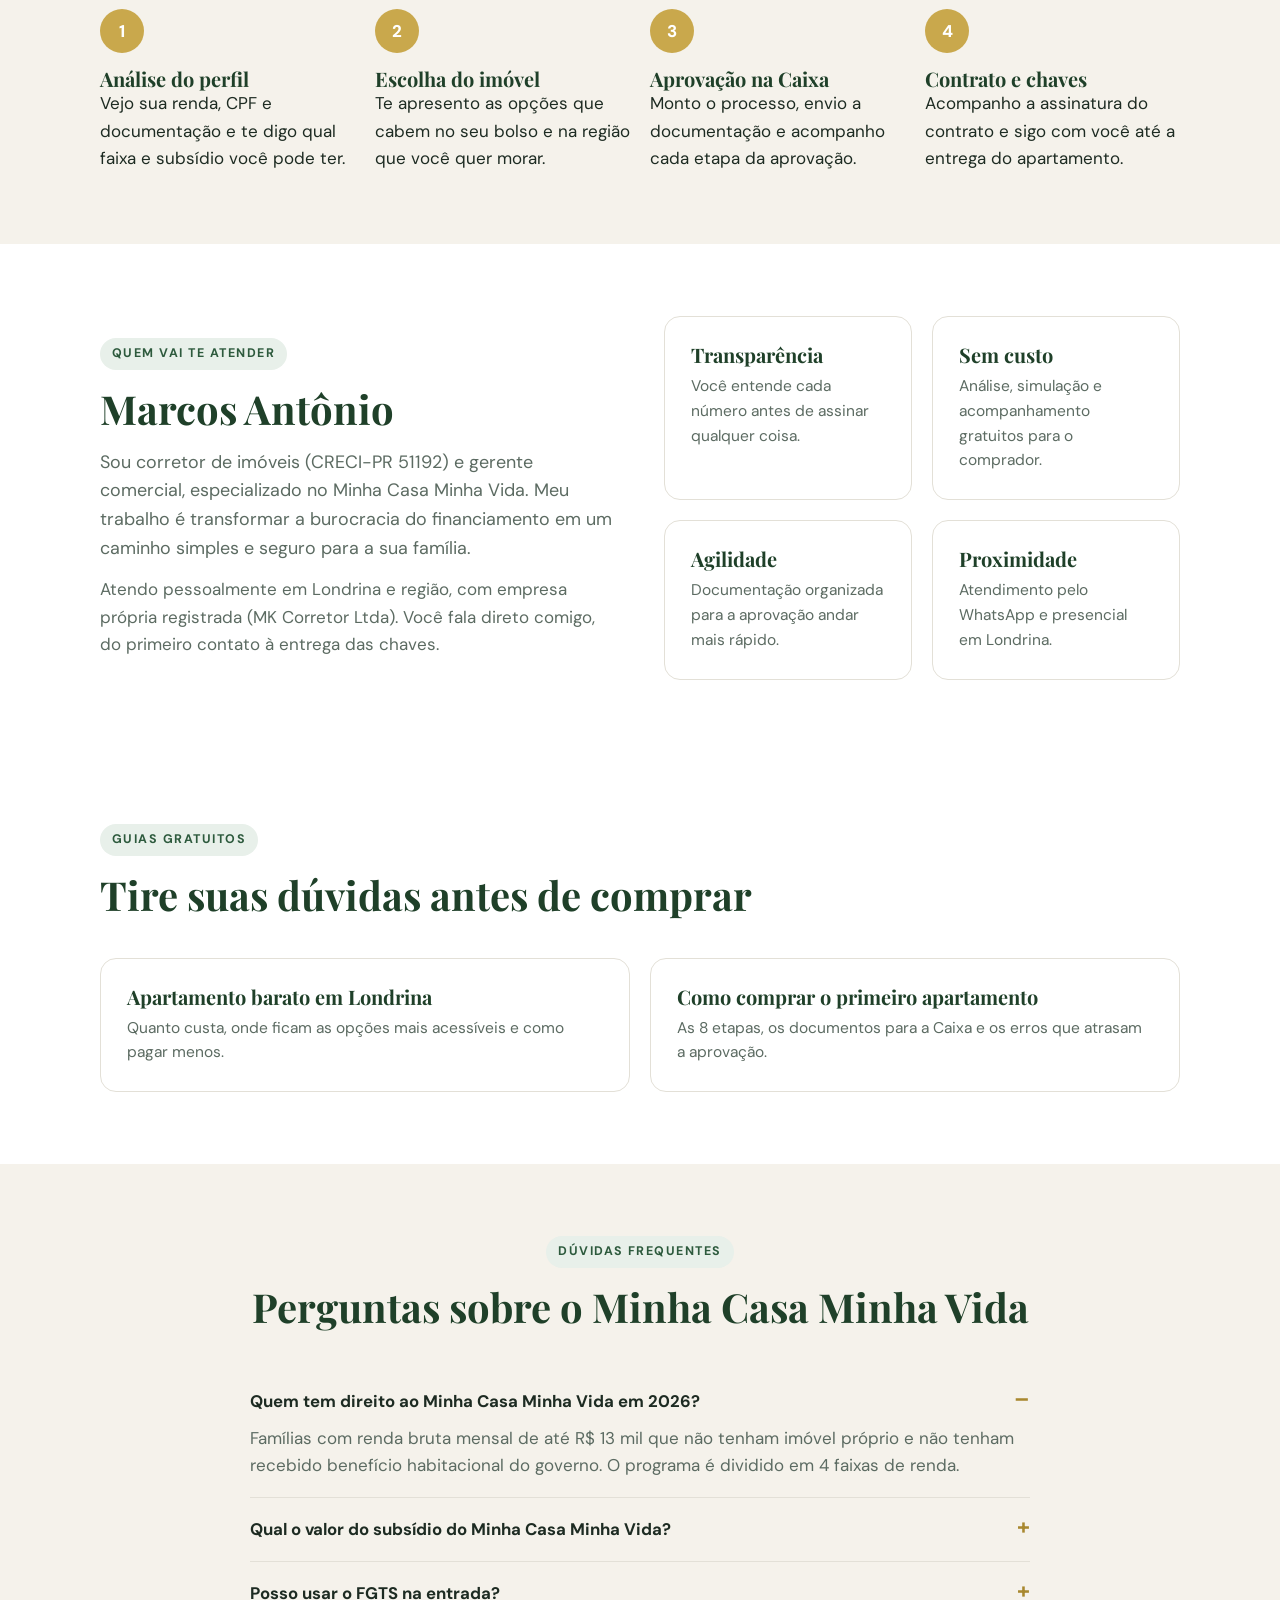
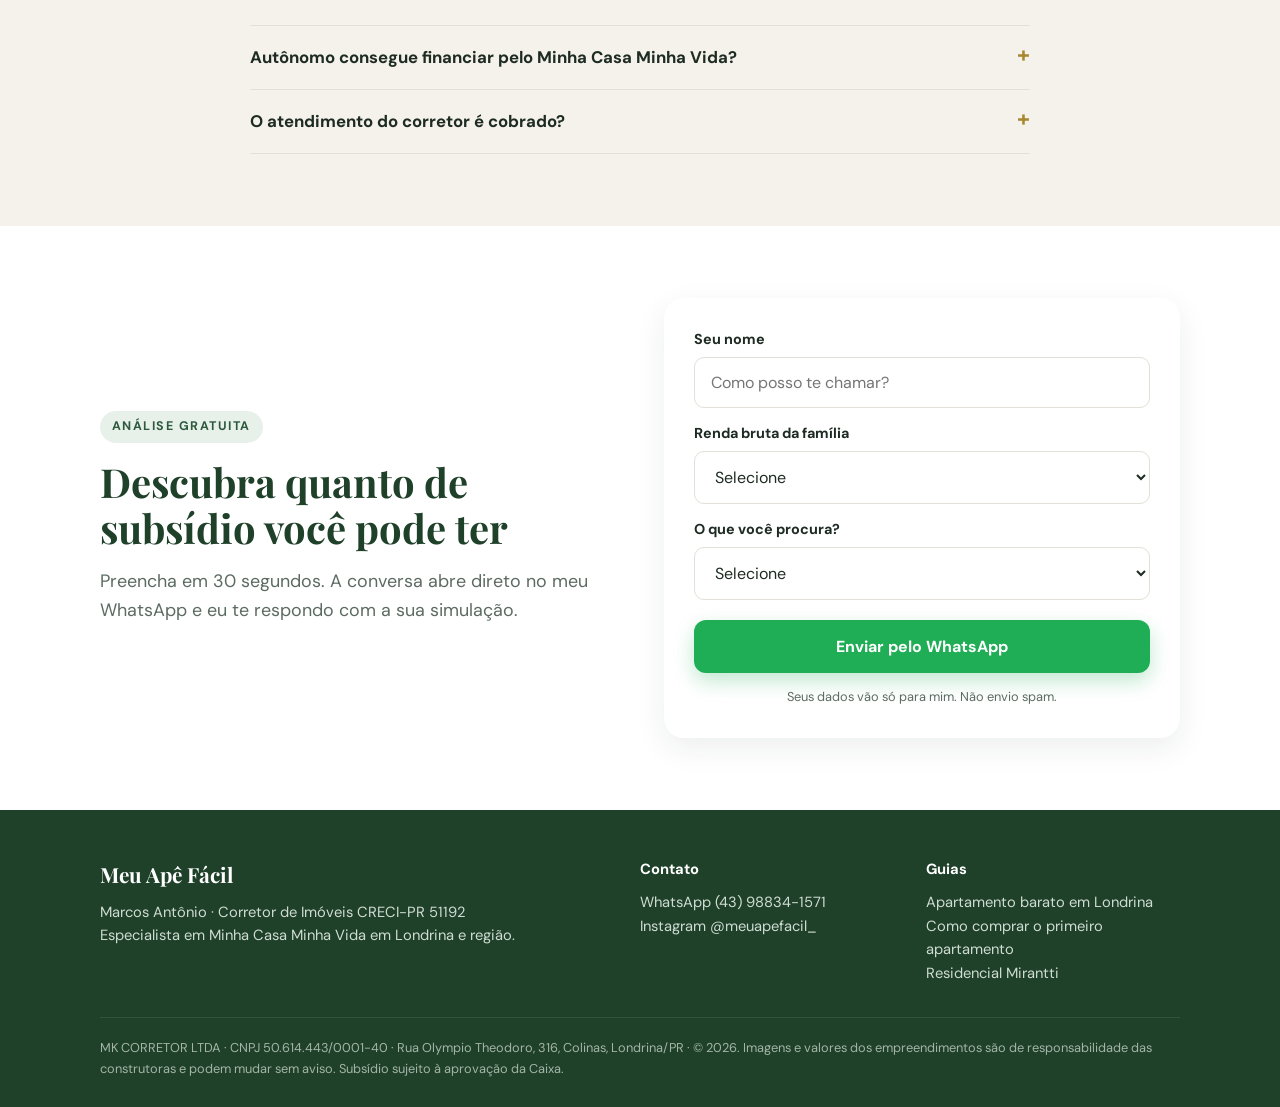
==== commit c98fdcb5: "Troca a foto do Marcos e corrige o nome Cohapar Co-Authored-By: Claude Opus 5.5 <noreply@anthropic.c" ====
--- a/index.html
+++ b/index.html
@@ -73,7 +73,7 @@
     <div>
       <span class="tag">Minha Casa Minha Vida · Londrina</span>
       <h1>Saia do aluguel e conquiste seu <span class="ouro">primeiro apartamento</span> em Londrina</h1>
-      <p class="lead">Subsídio do governo de até R$ 55 mil, + 20 Mil da Copahar, FGTS na entrada e parcelas que cabem no seu orçamento. Eu cuido de toda a parte da Caixa para você, do cadastro até a entrega das chaves.</p>
+      <p class="lead">Subsídio do governo de até R$ 55 mil, mais R$ 20 mil da Cohapar, FGTS na entrada e parcelas que cabem no seu orçamento. Eu cuido de toda a parte da Caixa para você, do cadastro até a entrega das chaves.</p>
       <div class="acoes">
         <a class="btn btn-wa" data-origem="hero" data-wa="Olá Marcos! Quero uma análise gratuita para saber se tenho direito ao Minha Casa Minha Vida.">
           <svg viewBox="0 0 24 24" fill="currentColor"><path d="M12 2a10 10 0 0 0-8.6 15.1L2 22l5-1.3A10 10 0 1 0 12 2zm5.3 14.2c-.2.6-1.3 1.2-1.8 1.2-.5.1-1 .2-3.3-.7a11.6 11.6 0 0 1-4.5-4c-.3-.5-1-1.5-1-2.8s.7-2 1-2.3c.2-.3.5-.3.7-.3h.5c.2 0 .4 0 .6.5l.8 2c.1.2.1.4 0 .5l-.3.5-.4.4c-.1.2-.3.3-.1.6.2.3.8 1.3 1.7 2.1 1.2 1 2.1 1.4 2.4 1.5.3.2.5.1.6 0l.9-1c.2-.3.4-.2.6-.1l1.9.9c.3.1.5.2.5.3.1.2.1.7-.1 1.3z"/></svg>
